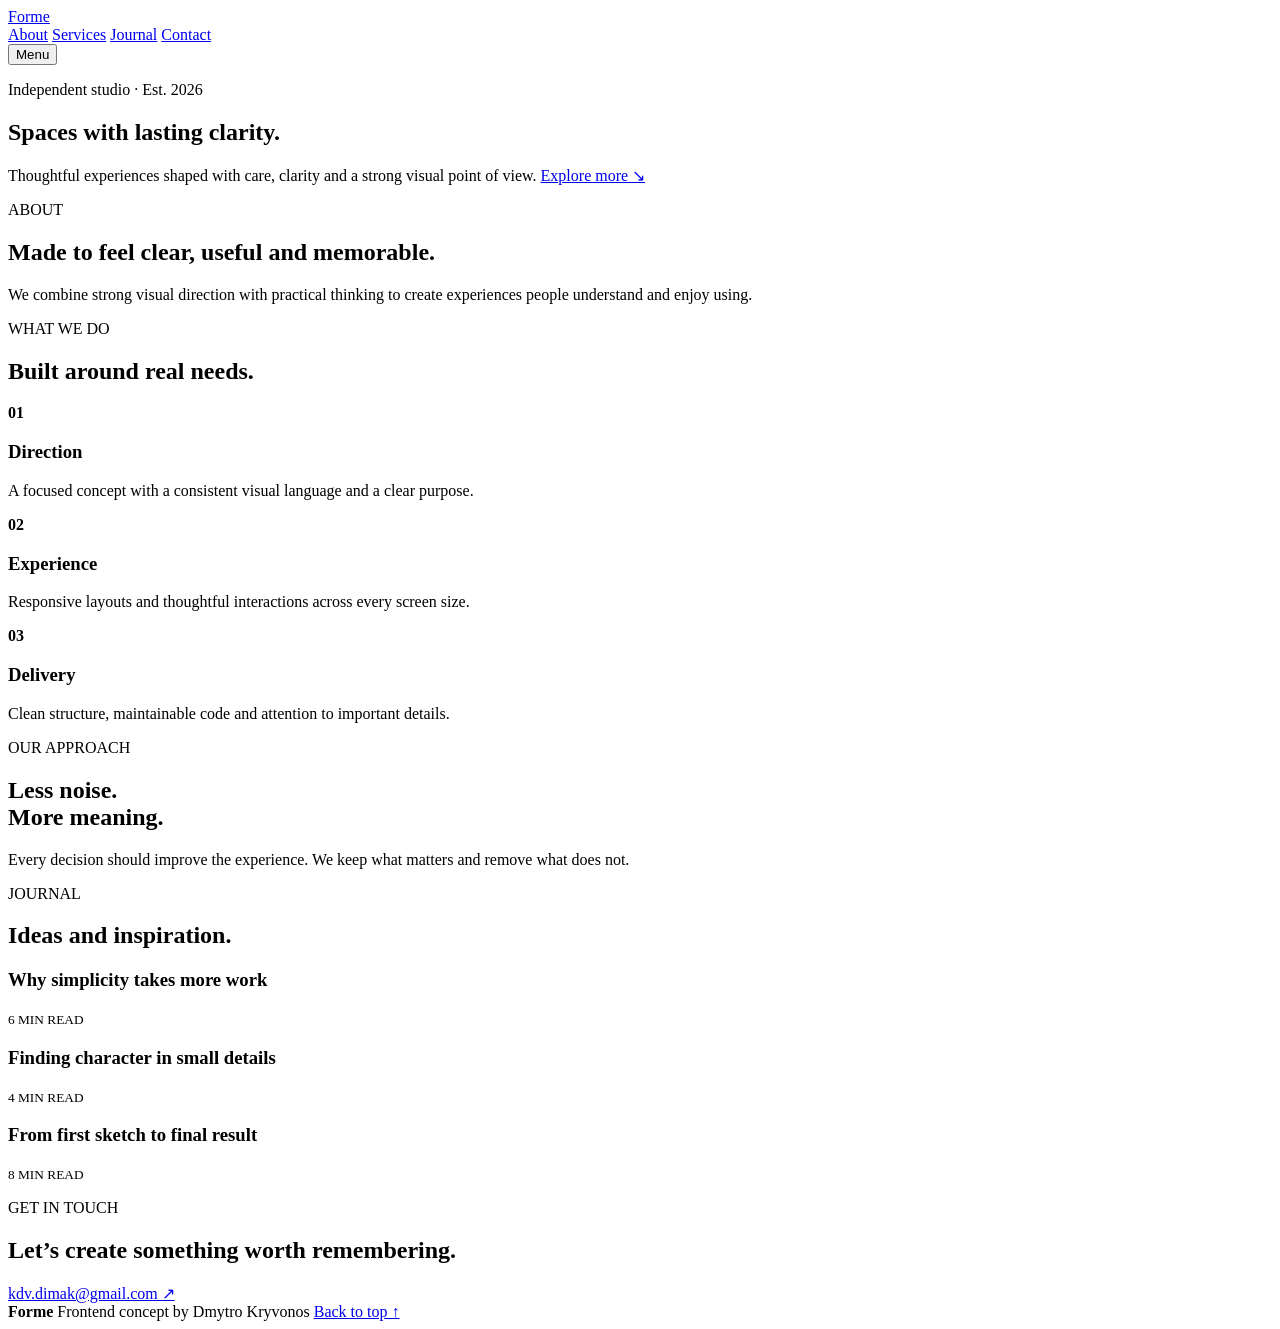
==== Frontend-Templates/Architecture-Studio/index.html @ c8e7414f "Rename index.html to index.html" ====
<!doctype html>
<html lang="en">
  <head>
    <meta charset="utf-8">
    <meta name="viewport" content="width=device-width,initial-scale=1">
    <title>Forme</title>
    <link rel="preconnect" href="https://fonts.googleapis.com">
    <link rel="preconnect" href="https://fonts.gstatic.com" crossorigin>
    <link href="https://fonts.googleapis.com/css2?family=DM+Sans:wght@400;500;700&family=Manrope:wght@600;700;800&display=swap" rel="stylesheet">
    <link rel="stylesheet" href="style.css">
  </head>
  <body>
    <header>
      <a class="logo" href="#">Forme</a>
      <nav>
        <a href="#about">About</a>
        <a href="#services">Services</a>
        <a href="#journal">Journal</a>
        <a href="#contact">Contact</a>
      </nav>
      <button class="menu">Menu</button>
    </header>
    <main>
      <section class="hero">
        <div class="shade">
        </div>
        <div class="hero-copy reveal">
          <p>Independent studio · Est. 2026</p>
          <h1>Spaces with lasting clarity.</h1>
          <span>Thoughtful experiences shaped with care, clarity and a strong visual point of view.</span>
          <a href="#services">Explore more ↘</a>
        </div>
      </section>
      <section id="about" class="intro">
        <p>ABOUT</p>
        <div class="reveal">
          <h2>Made to feel clear, useful and memorable.</h2>
          <span>We combine strong visual direction with practical thinking to create experiences people understand and enjoy using.</span>
        </div>
      </section>
      <section id="services" class="section">
        <p class="label">WHAT WE DO</p>
        <h2 class="reveal">Built around real needs.</h2>
        <div class="cards">
          <article class="reveal">
            <b>01</b>
            <h3>Direction</h3>
            <p>A focused concept with a consistent visual language and a clear purpose.</p>
          </article>
          <article class="reveal">
            <b>02</b>
            <h3>Experience</h3>
            <p>Responsive layouts and thoughtful interactions across every screen size.</p>
          </article>
          <article class="reveal">
            <b>03</b>
            <h3>Delivery</h3>
            <p>Clean structure, maintainable code and attention to important details.</p>
          </article>
        </div>
      </section>
      <section class="feature">
        <div class="photo">
        </div>
        <div class="reveal">
          <p class="label">OUR APPROACH</p>
          <h2>Less noise.<br>More meaning.</h2>
          <span>Every decision should improve the experience. We keep what matters and remove what does not.</span>
        </div>
      </section>
      <section id="journal" class="section">
        <p class="label">JOURNAL</p>
        <h2 class="reveal">Ideas and inspiration.</h2>
        <div class="journal">
          <article>
            <div>
            </div>
            <h3>Why simplicity takes more work</h3>
            <small>6 MIN READ</small>
          </article>
          <article>
            <div>
            </div>
            <h3>Finding character in small details</h3>
            <small>4 MIN READ</small>
          </article>
          <article>
            <div>
            </div>
            <h3>From first sketch to final result</h3>
            <small>8 MIN READ</small>
          </article>
        </div>
      </section>
      <section id="contact" class="contact">
        <p>GET IN TOUCH</p>
        <h2 class="reveal">Let’s create something worth remembering.</h2>
        <a href="mailto:kdv.dimak@gmail.com">kdv.dimak@gmail.com ↗</a>
      </section>
    </main>
    <footer>
      <b>Forme</b>
      <span>Frontend concept by Dmytro Kryvonos</span>
      <a href="#">Back to top ↑</a>
    </footer>
    <script src="script.js">
    </script>
  </body>
</html>
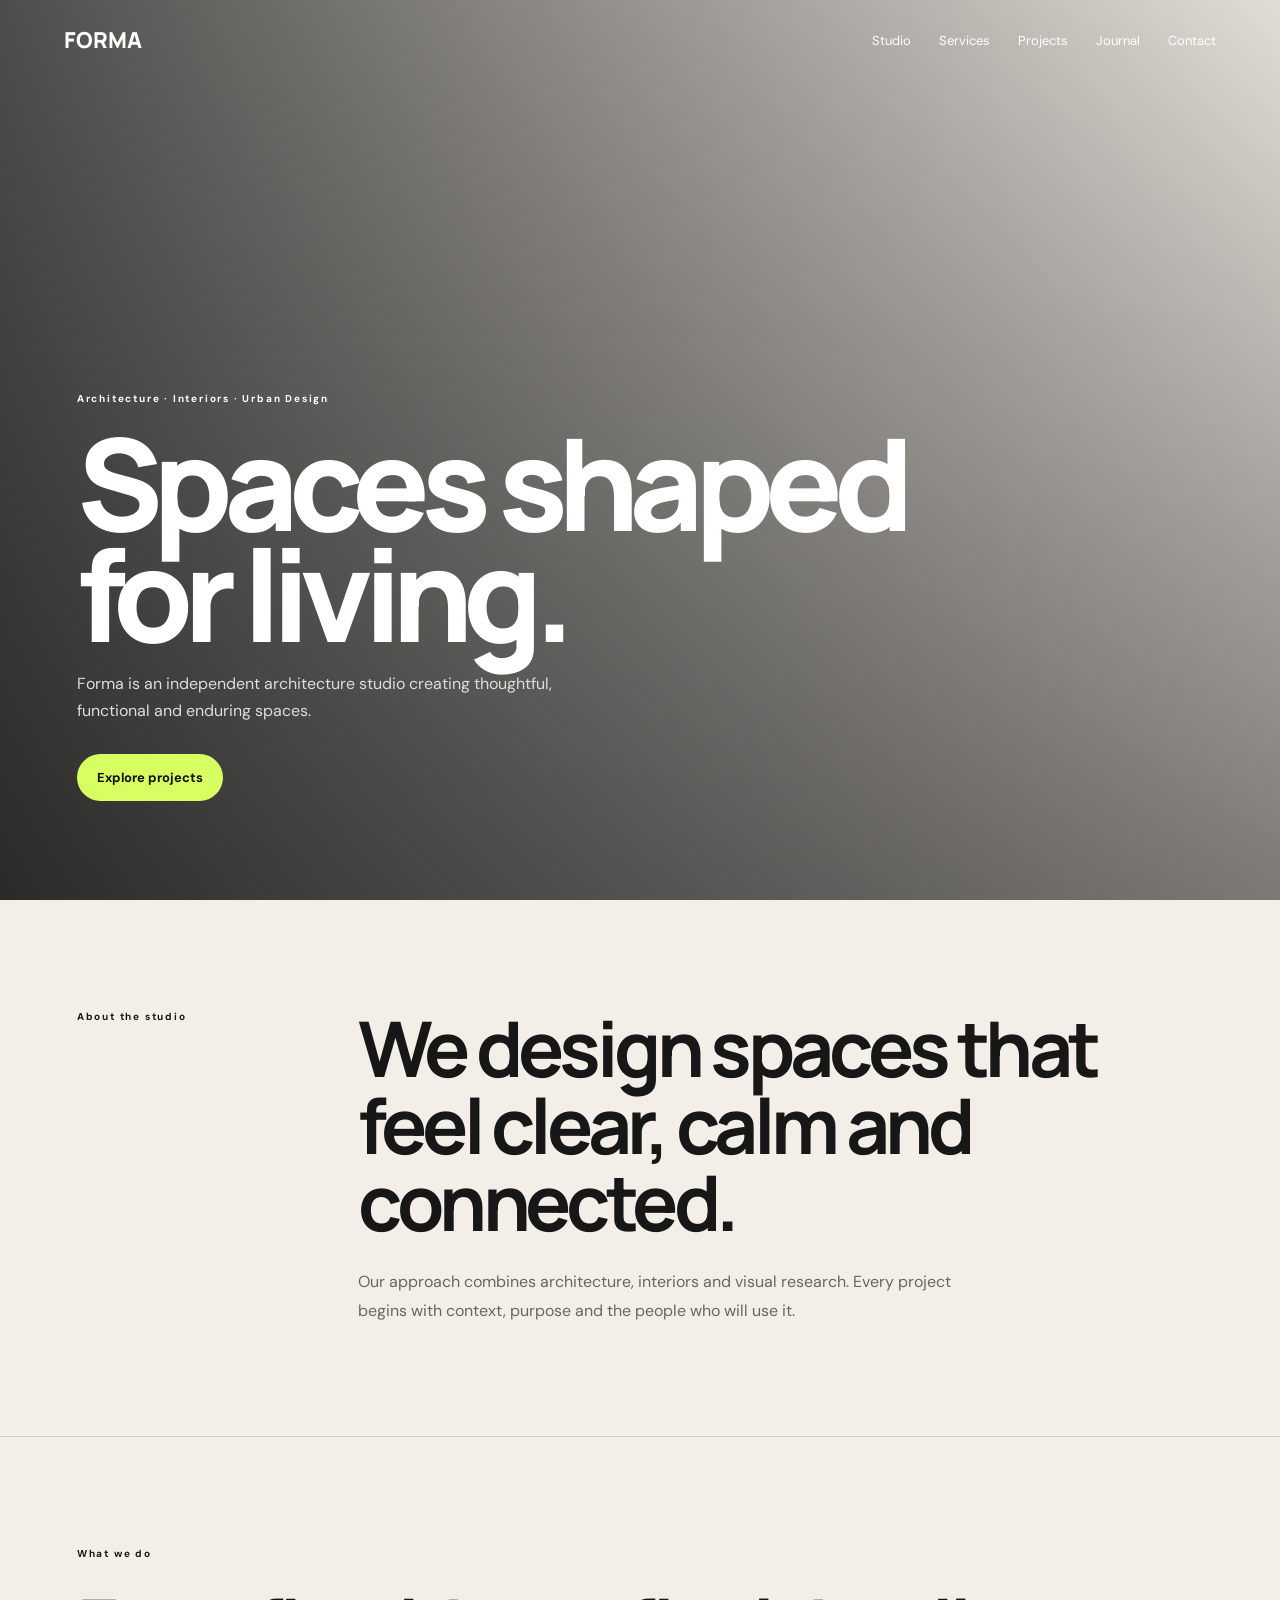
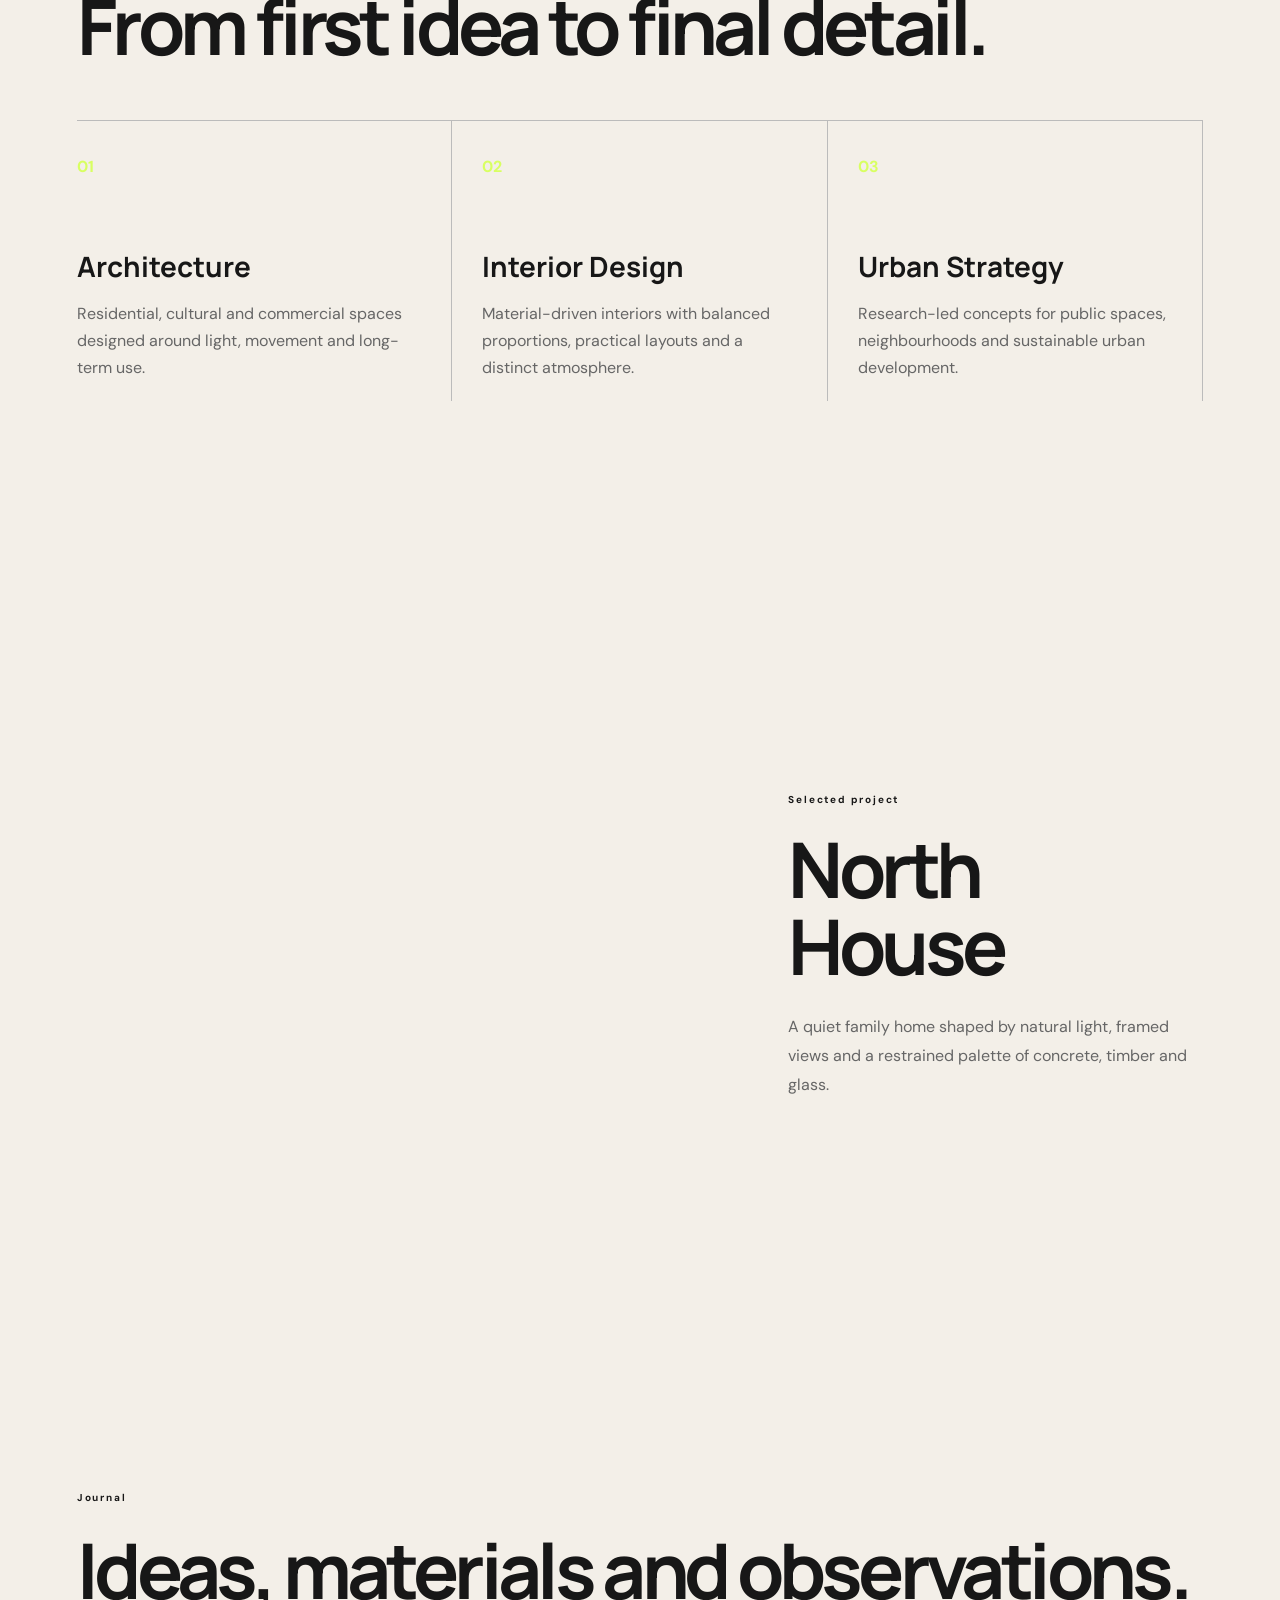
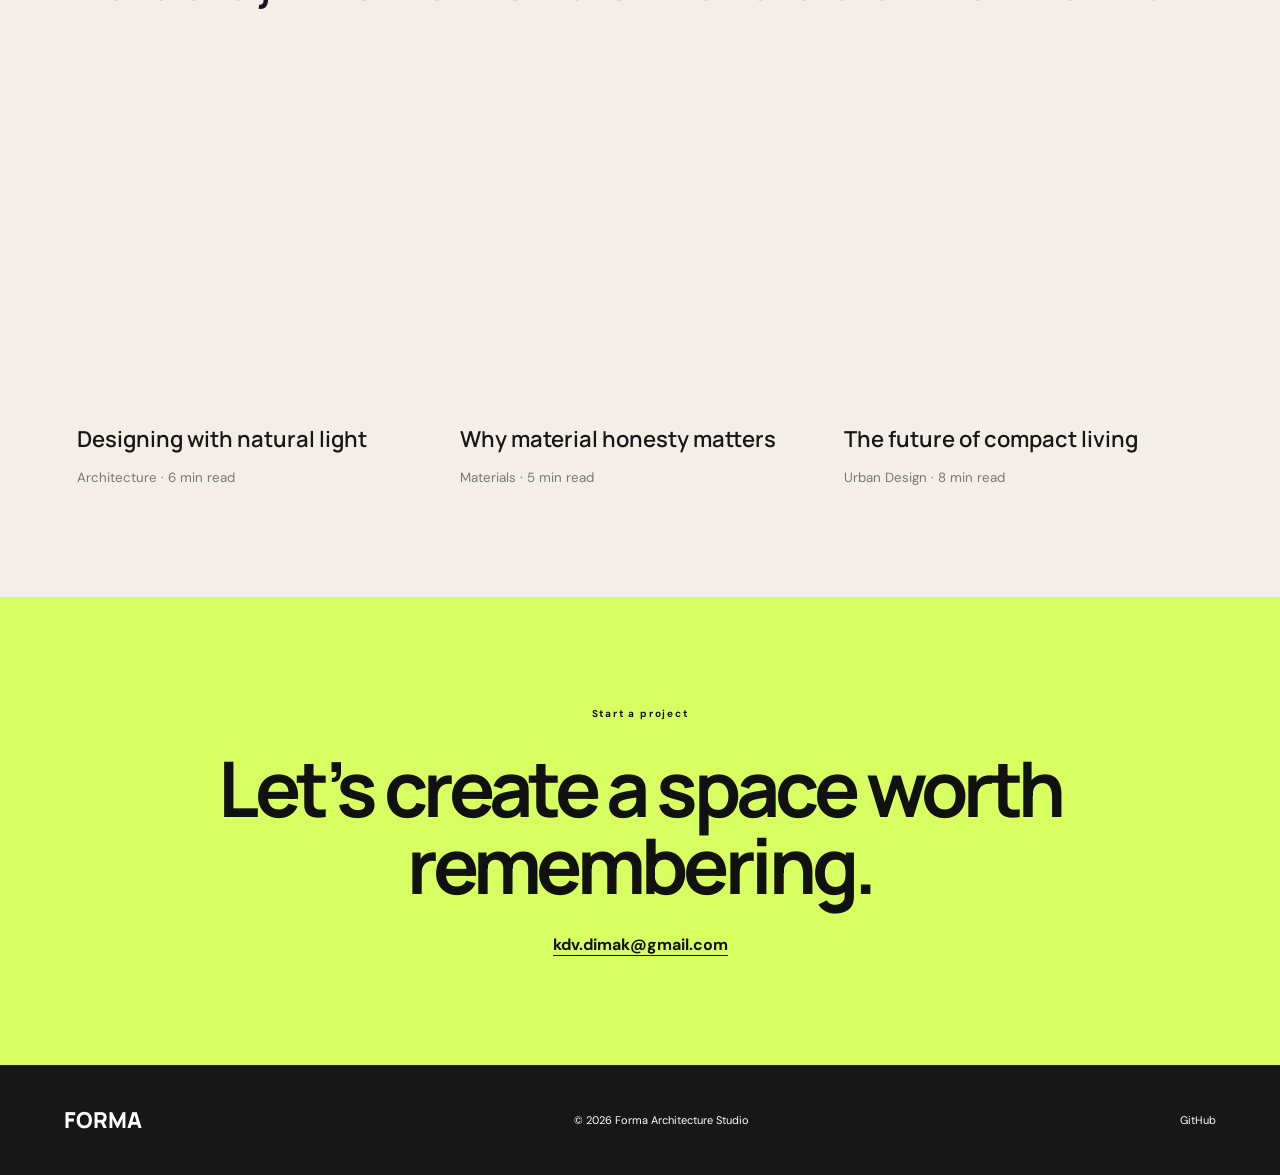
==== commit 99968b32: "index.html for Architecture Studio website Initial HTML structure for the Architecture Studio websit" ====
--- a/Frontend-Templates/Architecture-Studio/index.html
+++ b/Frontend-Templates/Architecture-Studio/index.html
@@ -1,109 +1,210 @@
-<!doctype html>
+<!DOCTYPE html>
 <html lang="en">
-  <head>
-    <meta charset="utf-8">
-    <meta name="viewport" content="width=device-width,initial-scale=1">
-    <title>Forme</title>
-    <link rel="preconnect" href="https://fonts.googleapis.com">
-    <link rel="preconnect" href="https://fonts.gstatic.com" crossorigin>
-    <link href="https://fonts.googleapis.com/css2?family=DM+Sans:wght@400;500;700&family=Manrope:wght@600;700;800&display=swap" rel="stylesheet">
-    <link rel="stylesheet" href="style.css">
-  </head>
-  <body>
-    <header>
-      <a class="logo" href="#">Forme</a>
-      <nav>
-        <a href="#about">About</a>
-        <a href="#services">Services</a>
-        <a href="#journal">Journal</a>
-        <a href="#contact">Contact</a>
-      </nav>
-      <button class="menu">Menu</button>
-    </header>
-    <main>
-      <section class="hero">
-        <div class="shade">
-        </div>
-        <div class="hero-copy reveal">
-          <p>Independent studio · Est. 2026</p>
-          <h1>Spaces with lasting clarity.</h1>
-          <span>Thoughtful experiences shaped with care, clarity and a strong visual point of view.</span>
-          <a href="#services">Explore more ↘</a>
-        </div>
-      </section>
-      <section id="about" class="intro">
-        <p>ABOUT</p>
-        <div class="reveal">
-          <h2>Made to feel clear, useful and memorable.</h2>
-          <span>We combine strong visual direction with practical thinking to create experiences people understand and enjoy using.</span>
-        </div>
-      </section>
-      <section id="services" class="section">
-        <p class="label">WHAT WE DO</p>
-        <h2 class="reveal">Built around real needs.</h2>
-        <div class="cards">
-          <article class="reveal">
-            <b>01</b>
-            <h3>Direction</h3>
-            <p>A focused concept with a consistent visual language and a clear purpose.</p>
-          </article>
-          <article class="reveal">
-            <b>02</b>
-            <h3>Experience</h3>
-            <p>Responsive layouts and thoughtful interactions across every screen size.</p>
-          </article>
-          <article class="reveal">
-            <b>03</b>
-            <h3>Delivery</h3>
-            <p>Clean structure, maintainable code and attention to important details.</p>
-          </article>
-        </div>
-      </section>
-      <section class="feature">
-        <div class="photo">
-        </div>
-        <div class="reveal">
-          <p class="label">OUR APPROACH</p>
-          <h2>Less noise.<br>More meaning.</h2>
-          <span>Every decision should improve the experience. We keep what matters and remove what does not.</span>
-        </div>
-      </section>
-      <section id="journal" class="section">
-        <p class="label">JOURNAL</p>
-        <h2 class="reveal">Ideas and inspiration.</h2>
-        <div class="journal">
-          <article>
-            <div>
-            </div>
-            <h3>Why simplicity takes more work</h3>
-            <small>6 MIN READ</small>
-          </article>
-          <article>
-            <div>
-            </div>
-            <h3>Finding character in small details</h3>
-            <small>4 MIN READ</small>
-          </article>
-          <article>
-            <div>
-            </div>
-            <h3>From first sketch to final result</h3>
-            <small>8 MIN READ</small>
-          </article>
-        </div>
-      </section>
-      <section id="contact" class="contact">
-        <p>GET IN TOUCH</p>
-        <h2 class="reveal">Let’s create something worth remembering.</h2>
-        <a href="mailto:kdv.dimak@gmail.com">kdv.dimak@gmail.com ↗</a>
-      </section>
-    </main>
-    <footer>
-      <b>Forme</b>
-      <span>Frontend concept by Dmytro Kryvonos</span>
-      <a href="#">Back to top ↑</a>
-    </footer>
-    <script src="script.js">
-    </script>
-  </body>
+<head>
+  <meta charset="UTF-8">
+  <meta name="viewport" content="width=device-width, initial-scale=1.0">
+
+  <title>Forma — Architecture Studio</title>
+
+  <link rel="preconnect" href="https://fonts.googleapis.com">
+  <link rel="preconnect" href="https://fonts.gstatic.com" crossorigin>
+
+  <link
+    href="https://fonts.googleapis.com/css2?family=DM+Sans:wght@400;500;600;700&family=Manrope:wght@600;700;800&display=swap"
+    rel="stylesheet"
+  >
+
+  <link rel="stylesheet" href="style.css">
+</head>
+
+<body>
+  <header>
+    <a class="logo" href="#home">
+      FORMA
+    </a>
+
+    <nav>
+      <a href="#studio">Studio</a>
+      <a href="#services">Services</a>
+      <a href="#projects">Projects</a>
+      <a href="#journal">Journal</a>
+      <a href="#contact">Contact</a>
+    </nav>
+
+    <button
+      class="menu"
+      type="button"
+      aria-label="Open navigation"
+    >
+      Menu
+    </button>
+  </header>
+
+  <main>
+    <section class="hero" id="home">
+      <div class="shade"></div>
+
+      <div class="hero-copy reveal">
+        <p>Architecture · Interiors · Urban Design</p>
+
+        <h1>
+          Spaces shaped
+          for living.
+        </h1>
+
+        <span>
+          Forma is an independent architecture studio creating thoughtful,
+          functional and enduring spaces.
+        </span>
+
+        <a href="#projects">
+          Explore projects
+        </a>
+      </div>
+    </section>
+
+    <section class="intro reveal" id="studio">
+      <p>About the studio</p>
+
+      <div>
+        <h2>
+          We design spaces that feel clear, calm and connected.
+        </h2>
+
+        <span>
+          Our approach combines architecture, interiors and visual research.
+          Every project begins with context, purpose and the people who will use it.
+        </span>
+      </div>
+    </section>
+
+    <section class="section" id="services">
+      <p class="label reveal">
+        What we do
+      </p>
+
+      <h2 class="reveal">
+        From first idea
+        to final detail.
+      </h2>
+
+      <div class="cards">
+        <article class="reveal">
+          <b>01</b>
+          <h3>Architecture</h3>
+          <p>
+            Residential, cultural and commercial spaces designed around
+            light, movement and long-term use.
+          </p>
+        </article>
+
+        <article class="reveal">
+          <b>02</b>
+          <h3>Interior Design</h3>
+          <p>
+            Material-driven interiors with balanced proportions,
+            practical layouts and a distinct atmosphere.
+          </p>
+        </article>
+
+        <article class="reveal">
+          <b>03</b>
+          <h3>Urban Strategy</h3>
+          <p>
+            Research-led concepts for public spaces, neighbourhoods
+            and sustainable urban development.
+          </p>
+        </article>
+      </div>
+    </section>
+
+    <section class="feature" id="projects">
+      <div class="photo reveal"></div>
+
+      <div class="reveal">
+        <p class="label">
+          Selected project
+        </p>
+
+        <h2>
+          North House
+        </h2>
+
+        <span>
+          A quiet family home shaped by natural light, framed views
+          and a restrained palette of concrete, timber and glass.
+        </span>
+      </div>
+    </section>
+
+    <section class="section" id="journal">
+      <p class="label reveal">
+        Journal
+      </p>
+
+      <h2 class="reveal">
+        Ideas, materials
+        and observations.
+      </h2>
+
+      <div class="journal">
+        <article class="reveal">
+          <div></div>
+          <h3>Designing with natural light</h3>
+          <small>Architecture · 6 min read</small>
+        </article>
+
+        <article class="reveal">
+          <div></div>
+          <h3>Why material honesty matters</h3>
+          <small>Materials · 5 min read</small>
+        </article>
+
+        <article class="reveal">
+          <div></div>
+          <h3>The future of compact living</h3>
+          <small>Urban Design · 8 min read</small>
+        </article>
+      </div>
+    </section>
+
+    <section class="contact" id="contact">
+      <p class="reveal">
+        Start a project
+      </p>
+
+      <h2 class="reveal">
+        Let’s create a space
+        worth remembering.
+      </h2>
+
+      <a
+        class="reveal"
+        href="mailto:kdv.dimak@gmail.com"
+      >
+        kdv.dimak@gmail.com
+      </a>
+    </section>
+  </main>
+
+  <footer>
+    <a class="logo" href="#home">
+      FORMA
+    </a>
+
+    <p>
+      © 2026 Forma Architecture Studio
+    </p>
+
+    <a
+      href="https://github.com/KDVDimak"
+      target="_blank"
+      rel="noreferrer"
+    >
+      GitHub
+    </a>
+  </footer>
+
+  <script src="script.js"></script>
+</body>
 </html>
--- a/Frontend-Templates/Architecture-Studio/style.css
+++ b/Frontend-Templates/Architecture-Studio/style.css
@@ -0,0 +1,249 @@
+* {
+  box-sizing:border-box;
+  margin:0;
+  padding:0}
+
+html {
+  scroll-behavior:smooth}
+
+body {
+  font-family:DM Sans,sans-serif;
+  background:#f3efe8;
+  color:#171717}
+
+a {
+  color:inherit;
+  text-decoration:none}
+
+header {
+  position:absolute;
+  z-index:5;
+  width:100%;
+  height:80px;
+  padding:0 5vw;
+  display:flex;
+  align-items:center;
+  justify-content:space-between;
+  color:white}
+
+.logo {
+  font:800 22px Manrope}
+
+nav {
+  display:flex;
+  gap:28px;
+  font-size:13px}
+
+.menu {
+  display:none}
+
+.hero {
+  min-height:100vh;
+  background:url('https://images.unsplash.com/photo-1487958449943-2429e8be8625?auto=format&fit=crop&w=1600&q=85') center/cover;
+  position:relative;
+  color:white;
+  display:flex;
+  align-items:end}
+
+.shade {
+  position:absolute;
+  inset:0;
+  background:linear-gradient(90deg,rgba(0,0,0,.68),rgba(0,0,0,.08)),linear-gradient(0deg,rgba(0,0,0,.45),transparent)}
+
+.hero-copy {
+  position:relative;
+  z-index:2;
+  padding:0 6vw 11vh;
+  max-width:1000px}
+
+.hero-copy p,.label,.intro>p,.contact>p {
+  font-size:10px;
+  font-weight:700;
+  letter-spacing:.18em}
+
+h1 {
+  font:800 clamp(64px,10vw,145px)/.86 Manrope;
+  letter-spacing:-.075em;
+  max-width:900px;
+  margin:22px 0}
+
+.hero-copy span {
+  display:block;
+  max-width:550px;
+  line-height:1.7;
+  color:#ddd}
+
+.hero-copy a {
+  display:inline-block;
+  margin-top:30px;
+  background:#d8ff62;
+  color:#111;
+  padding:15px 20px;
+  border-radius:99px;
+  font-weight:700;
+  font-size:13px}
+
+.intro,.section,.feature,.contact {
+  padding:110px 6vw}
+
+.intro {
+  display:grid;
+  grid-template-columns:.5fr 1.5fr;
+  border-bottom:1px solid #ccc}
+
+h2 {
+  font:700 clamp(46px,6vw,82px)/1 Manrope;
+  letter-spacing:-.06em}
+
+.intro span,.feature span {
+  display:block;
+  max-width:620px;
+  margin-top:28px;
+  line-height:1.8;
+  color:#666}
+
+.section>h2 {
+  margin:28px 0 55px}
+
+.cards {
+  display:grid;
+  grid-template-columns:repeat(3,1fr);
+  border-top:1px solid #bbb}
+
+.cards article {
+  padding:35px 30px 20px 0;
+  border-right:1px solid #bbb}
+
+.cards article+article {
+  padding-left:30px}
+
+.cards b {
+  color:#d8ff62}
+
+.cards h3 {
+  font:700 28px Manrope;
+  margin:70px 0 15px}
+
+.cards p {
+  color:#666;
+  line-height:1.7}
+
+.feature {
+  display:grid;
+  grid-template-columns:1.2fr .8fr;
+  gap:7vw;
+  align-items:center}
+
+.photo {
+  min-height:650px;
+  background:url('https://images.unsplash.com/photo-1487958449943-2429e8be8625?auto=format&fit=crop&w=1600&q=85') center/cover;
+  filter:saturate(.7)}
+
+.feature h2 {
+  margin-top:25px}
+
+.journal {
+  display:grid;
+  grid-template-columns:repeat(3,1fr);
+  gap:24px}
+
+.journal article div {
+  height:340px;
+  background:url('https://images.unsplash.com/photo-1487958449943-2429e8be8625?auto=format&fit=crop&w=1600&q=85') center/cover;
+  margin-bottom:20px}
+
+.journal h3 {
+  font:600 22px Manrope;
+  margin-bottom:12px}
+
+.journal small {
+  color:#777}
+
+.contact {
+  background:#d8ff62;
+  text-align:center;
+  color:#111}
+
+.contact h2 {
+  max-width:1000px;
+  margin:30px auto}
+
+.contact a {
+  font-weight:700;
+  border-bottom:1px solid}
+
+footer {
+  background:#171717;
+  color:white;
+  min-height:110px;
+  padding:0 5vw;
+  display:flex;
+  align-items:center;
+  justify-content:space-between;
+  font-size:11px}
+
+.reveal {
+  opacity:0;
+  transform:translateY(24px);
+  transition:.8s}
+
+.show {
+  opacity:1;
+  transform:none}
+
+@media(max-width:760px) {
+  header {
+    padding:0 22px}
+
+  nav {
+    display:none;
+    position:absolute;
+    top:70px;
+    left:0;
+    width:100%;
+    background:#171717;
+    padding:24px;
+    flex-direction:column}
+
+  nav.open {
+    display:flex}
+
+  .menu {
+    display:block;
+    background:none;
+    border:0;
+    color:white}
+
+  .hero-copy {
+    padding:0 22px 12vh}
+
+  h1 {
+    font-size:18vw}
+
+  .intro,.section,.feature,.contact {
+    padding:80px 22px}
+
+  .intro,.feature {
+    grid-template-columns:1fr;
+    gap:35px}
+
+  .cards,.journal {
+    grid-template-columns:1fr}
+
+  .cards article,.cards article+article {
+    padding:30px 0;
+    border-right:0;
+    border-bottom:1px solid #bbb}
+
+  .cards h3 {
+    margin-top:30px}
+
+  .photo {
+    min-height:420px}
+
+  footer {
+    padding:35px 22px;
+    flex-direction:column;
+    gap:18px}
+
+}
